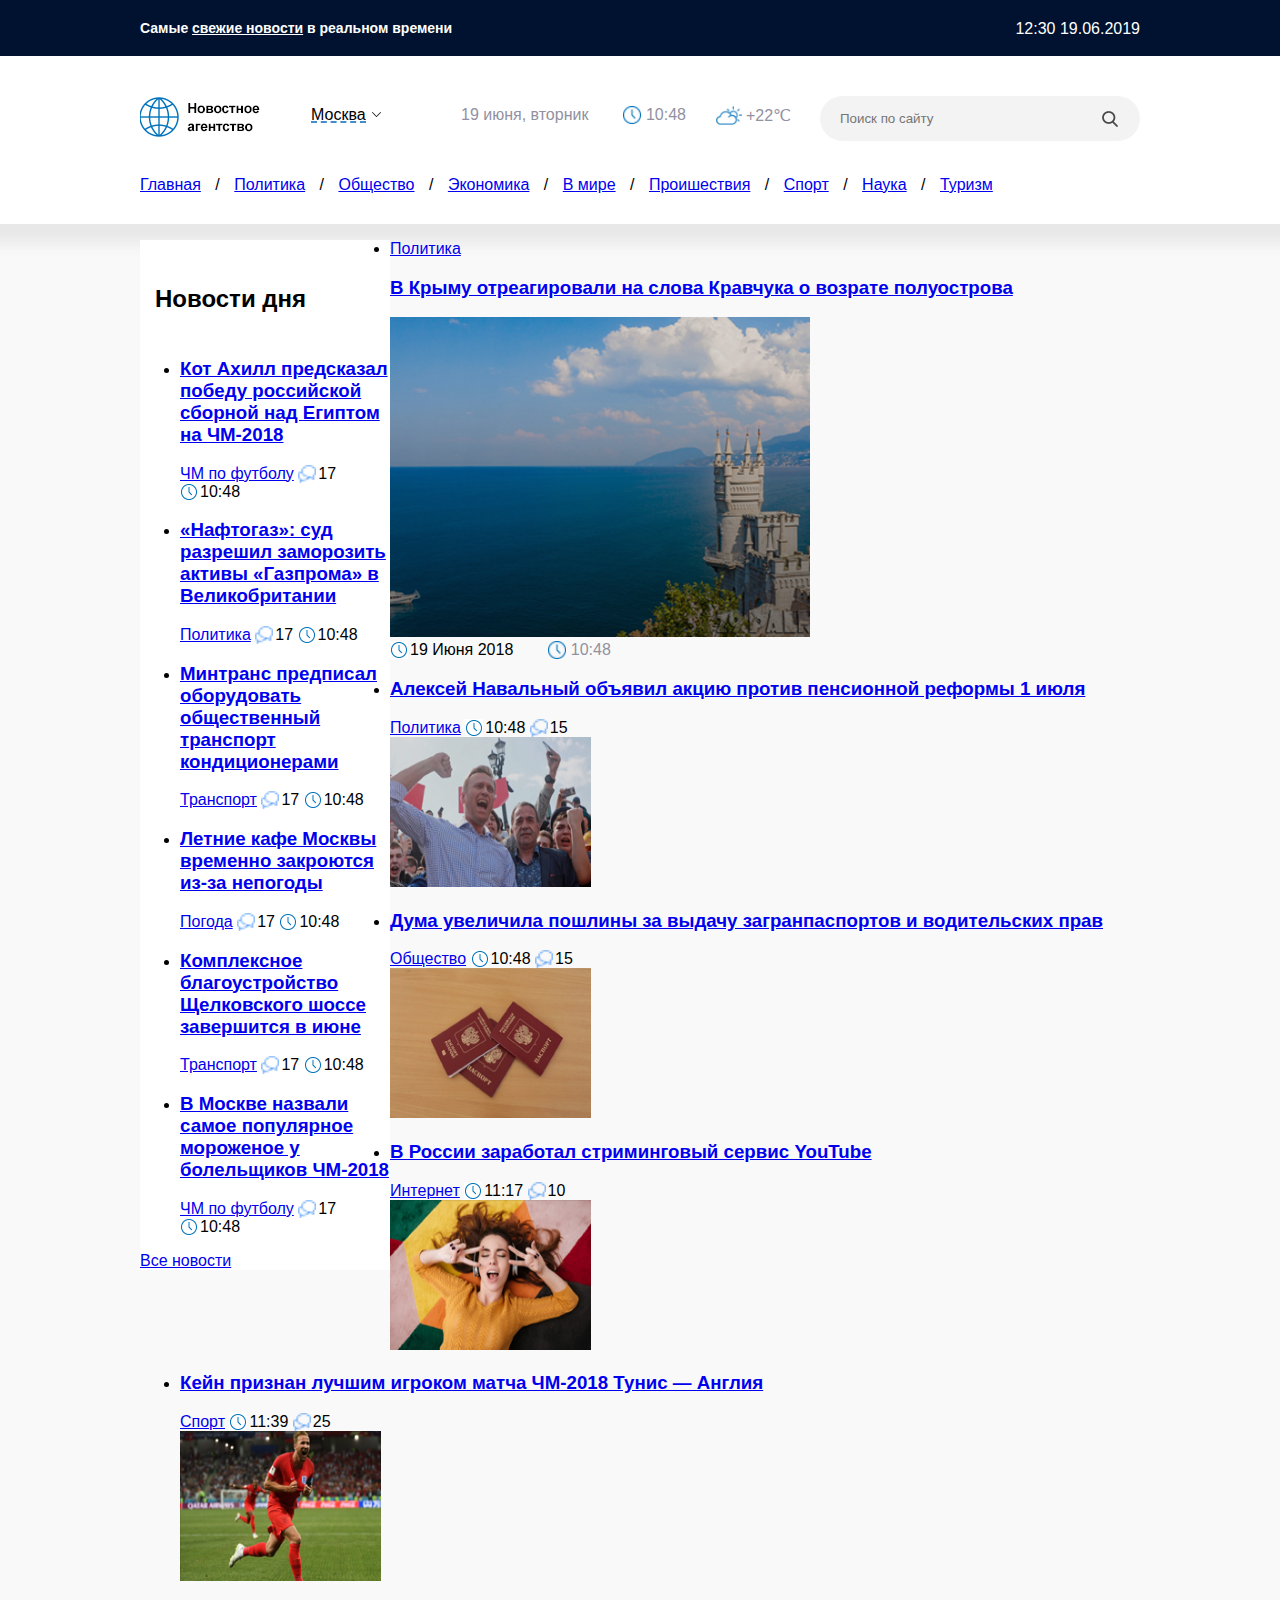
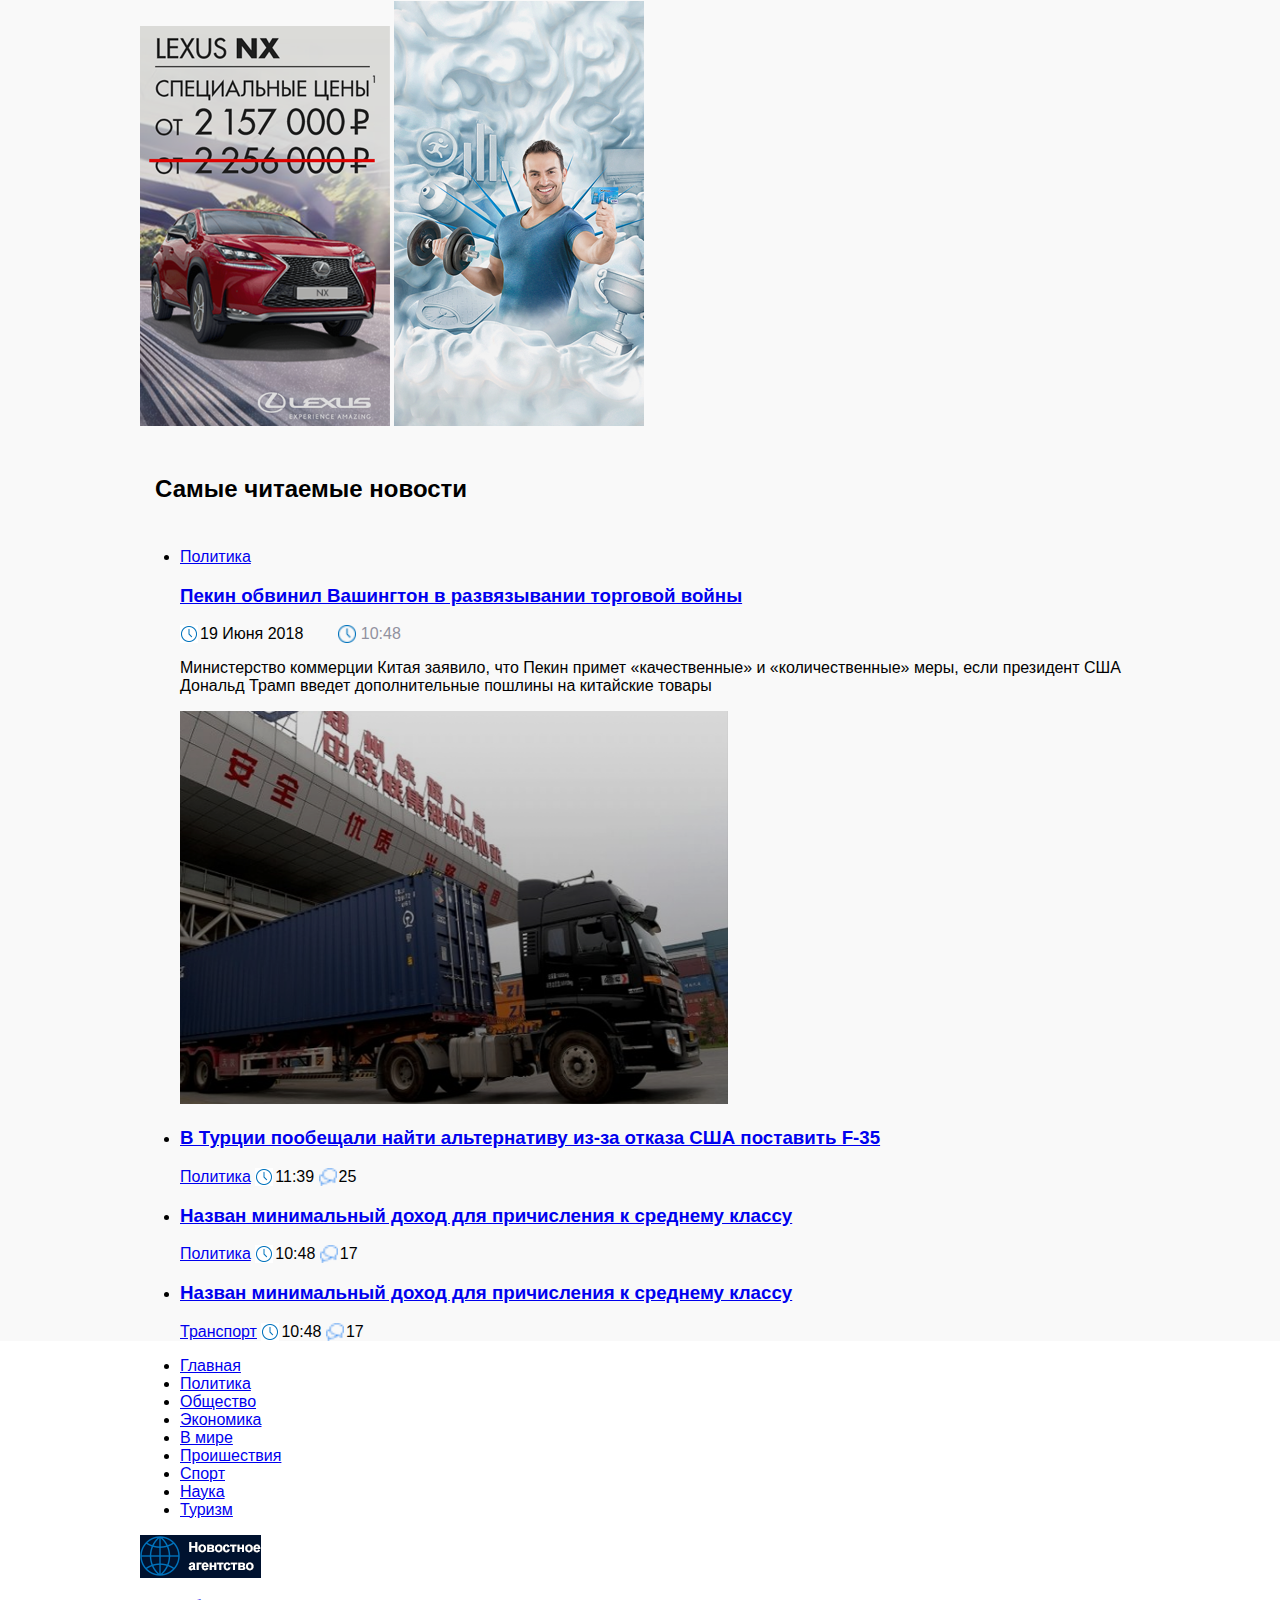
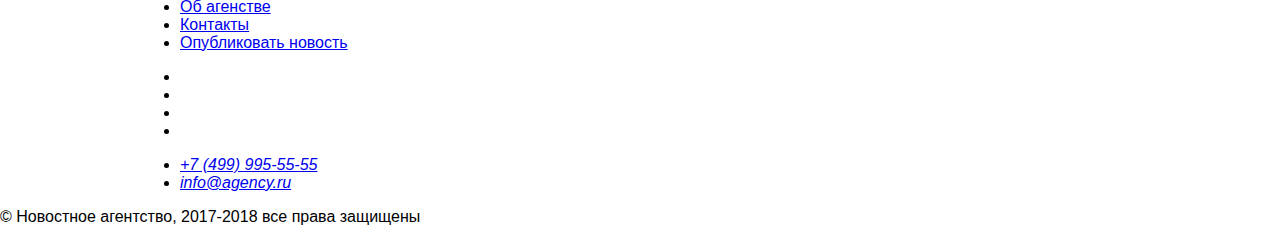
==== indexRE.html @ 3f1b536d "Initial commit" ====
<!DOCTYPE html>
<html lang="ru">
<head>
    <meta charset="UTF-8">
    <title>Новостное агенство</title>
    <link rel="stylesheet" type="text/css" href="stylesRE.css">
    <link rel="stylesheet" type="text/css" href="css/visually-hidden.css">
</head>
    <body>
        <header>
            <div class="blue-box">
                <div class="fixed-container">
                    <h1>Самые <a href="#">свежие новости</a> в реальном времени</h1>
                    <time datetime="2019-06-19T12:30">12:30 19.06.2019</time>
                </div>
            </div>

            <div class="fixed-container">
                <a><img class="logo-image" src="img/logoandtext.png" alt="Логотип агенства"></a>

                <label class="select-wrapper">Выбор города
                    <select class="custom-select" name="City">
                        <option value="Moscow">Москва</option>
                    </select>
                </label>

                <time datetime="2019-06-19T10:48" class="menu-realtime">
                    19 июня, вторник
                    <span>10:48</span>
                </time>

                <span class="weather">
                    +22&#8451;
                </span>

                <form class="search-form" name="search">
                    <input type="search" placeholder="Поиск по сайту" name="searchEnter">

                    <button class="search-button" type="submit" aria-label="Поиск на сайте"></button>
                </form>

                <nav>
                    <ul>
                        <li>
                            <a href="#">Главная</a>
                        </li>

                        <li>
                            <a href="#">Политика</a>
                        </li>

                        <li>
                            <a href="#">Общество</a>
                        </li>

                        <li>
                            <a href="#">Экономика</a>
                        </li>

                        <li>
                            <a href="#">В мире</a>
                        </li>

                        <li>
                            <a href="#">Проишествия</a>
                        </li>

                        <li>
                            <a href="#">Спорт</a>
                        </li>

                        <li>
                            <a href="#">Наука</a>
                        </li>

                        <li>
                            <a href="#">Туризм</a>
                        </li>
                    </ul>
                </nav>
            </div>
        </header>

    <!--Центральный контейнер-->
        <main>
            <div class="fixed-container">
                <!--Левая секция Новости дня-->
                <section class="news-day">
                    <h2>Новости дня</h2>

                    <ul>
                        <li>
                            <article class="news-day-block">
                                <h3><a href="#">Кот Ахилл предсказал победу российской сборной над Египтом на ЧМ-2018</a></h3>

                                <div class="news-item-props">
                                    <a href="#">ЧМ по футболу</a>

                                    <span class="block-comments-count">17</span>

                                    <time datetime="2019-06-19T10:48" class="block-time-news">10:48</time>
                                </div>
                            </article>
                        </li>

                        <li>
                            <article class="news-day-block">
                                <h3><a href="#">«Нафтогаз»: суд разрешил заморозить активы «Газпрома» в Великобритании</a></h3>

                                <div class="news-item-props">
                                    <a href="#">Политика</a>

                                    <span class="block-comments-count">17</span>

                                    <time datetime="2019-06-19T10:48" class="block-time-news">10:48</time>
                                </div>
                            </article>
                        </li>

                        <li>
                            <article class="news-day-block">
                                <h3><a href="#">Минтранс предписал оборудовать общественный транспорт кондиционерами</a></h3>

                                <div class="news-item-props">
                                    <a href="#">Транспорт</a>

                                    <span class="block-comments-count">17</span>

                                    <time datetime="2019-06-19T10:48" class="block-time-news">10:48</time>
                                </div>
                            </article>
                        </li>

                        <li>
                            <article class="news-day-block">
                                <h3><a href="#">Летние кафе Москвы временно закроются из-за непогоды</a></h3>

                                <div class="news-item-props">
                                    <a href="#">Погода</a>

                                    <span class="block-comments-count">17</span>

                                    <time datetime="2019-06-19T10:48" class="block-time-news">10:48</time>
                                </div>
                            </article>
                        </li>

                        <li>
                            <article class="news-day-block">
                                <h3><a href="#">Комплексное благоустройство Щелковского шоссе завершится в июне</a></h3>

                                <div class="news-item-props">
                                    <a href="#">Транспорт</a>

                                    <span class="block-comments-count">17</span>

                                    <time datetime="2019-06-19T10:48" class="block-time-news">10:48</time>
                                </div>
                            </article>
                        </li>

                        <li>
                            <article class="news-day-block">
                                <h3>
                                    <a href="#">В Москве назвали самое популярное мороженое у болельщиков ЧМ-2018</a>
                                </h3>

                                <div class="news-item-props">
                                    <a href="#">ЧМ по футболу</a>

                                    <span class="block-comments-count">17</span>

                                    <time datetime="2019-06-19T10:48" class="block-time-news">10:48</time>
                                </div>
                            </article>
                        </li>
                    </ul>

                   <!--Кнопка "Все новости"-->
                    <a href="#" class="news-day-button">Все новости</a>
                </section>

                <!--Центральная секция-->
                <section class="news">

                    <h2 class="visually-hidden"></h2>
                    <!--Блоки новостей-->
                    <ul>
                        <li>
                            <article class="news-first-block">
                                <a href="#">Политика</a>

                                <h3><a href="#">В Крыму отреагировали на слова Кравчука о возрате полуострова</a></h3>

                                <img src="img/first-news-img.png" alt="Замок Ласточкино гнездо в Крыме" width="420" height="320">

                                <div class="news-item-props">
                                    <time datetime="2018-06-19T10:48" class="block-date-news">19 Июня 2018
                                        <span class="block-time-news">10:48</span>
                                    </time>
                                </div>
                            </article>
                        </li>

                        <li>
                            <article class="news-small-block news-small-1">
                                <h3><a href="#">Алексей Навальный объявил акцию против пенсионной реформы 1 июля</a></h3>

                                <div class="news-item-props">
                                    <a href="#">Политика</a>

                                    <time datetime="2019-06-19T10:48" class="block-time-news">10:48</time>

                                    <span class="block-comments-count">15</span>
                                </div>

                                <img src="img/small-news-img1.png" alt="Протестующий Навальный на митинге" width="201" height="150">
                            </article>
                        </li>

                        <li>

                            <article class="news-small-block news-small-2">
                                <h3><a href="#">Дума увеличила пошлины за выдачу загранпаспортов и водительских прав</a></h3>

                                <div class="news-item-props">
                                    <a href="#">Общество</a>

                                    <time datetime="2019-06-19T10:48" class="block-time-news">10:48</time>

                                    <span class="block-comments-count">15</span>
                                </div>

                                <img src="img/small-news-img2.png" alt="Паспорта лежат на столе в кучке" width="201" height="150">
                            </article>
                        </li>

                        <li>
                            <article class="news-small-block news-small-3">
                                <h3><a href="#">В России заработал стриминговый сервис YouTube</a></h3>

                                <div class="news-item-props">
                                    <a href="#">Интернет</a>

                                    <time datetime="2019-06-19T11:17" class="block-time-news">11:17</time>

                                    <span class="block-comments-count">10</span>
                                </div>

                                <img src="img/small-news-img3.png" alt="Тётка лежит в наушниках и корчит рожу с закрытыми глазами" width="201" height="150">
                            </article>
                        </li>

                        <li>
                            <article class="news-small-block news-small-4">
                                <h3><a href="#">Кейн признан лучшим игроком матча ЧМ-2018 Тунис — Англия</a></h3>

                                <div class="news-item-props">
                                    <a href="#">Спорт</a>

                                    <time datetime="2019-06-19T11:39" class="block-time-news">11:39</time>

                                    <span class="block-comments-count">25</span>
                                </div>

                                <img src="img/small-news-img4.png" alt="Футболист с открытым ртом бежит по полю изображая радость" width="201" height="150">
                            </article>
                        </li>
                    </ul>
                </section>

                <!--Банеры-->
                <aside class="banners">
                    <a href="#"><img class="banner-image" src="img/banner-1.png" alt="Реклама: Скидка на Lexus NX"></a>

                    <a href="#"><img class="banner-image" src="img/banner-2.png" alt="Мужик в с гантелей"></a>
                </aside>
            </div>

            <!--Нижний контейнер новостей-->
            <div class="fixed-container">

                <!--Самые читаемые новости-->
                <section class="most-read-news">
                    <h2>Самые читаемые новости</h2>

                    <ul>
                        <li>
                            <article class="special-news">
                                <a href="#">Политика</a>

                                <h3><a href="#">Пекин обвинил Вашингтон в развязывании торговой войны</a></h3>

                                <div class="news-item-props">
                                    <time datetime="2018-06-19T10:48" class="block-date-news">
                                        19 Июня 2018

                                        <span class="block-time-news">10:48</span>
                                    </time>
                                </div>

                                <p>Министерство коммерции Китая заявило, что Пекин примет «качественные» и «количественные» меры, если президент США Дональд Трамп введет дополнительные пошлины на китайские товары</p>

                                <img src="img/special-news-img.png" alt="Тягач с прицепом едет" width="548" height="393">
                            </article>
                        </li>

                        <li>
                            <article class="news-day-block">
                                <h3><a href="#">В Турции пообещали найти альтернативу из-за отказа США поставить F-35</a></h3>

                                <div class="news-item-props">
                                    <a href="#">Политика</a>

                                    <time datetime="2019-06-19T11:39" class="block-time-news">11:39</time>

                                    <span class="block-comments-count">25</span>
                                </div>
                            </article>
                        </li>

                        <li>
                            <article class="news-day-block">
                                <h3><a href="#">Назван минимальный доход для причисления к среднему классу‍</a></h3>

                                <div class="news-item-props">
                                    <a href="#">Политика</a>

                                    <time datetime="2019-06-19T10:48" class="block-time-news">10:48</time>

                                    <span class="block-comments-count">17</span>
                                </div>
                            </article>
                        </li>

                        <li>
                            <article class="news-day-block">
                                <h3><a href="#">Назван минимальный доход для причисления к среднему классу‍</a></h3>

                                <div class="news-item-props">
                                    <a href="#">Транспорт</a>
                                    <time datetime="2019-06-19T10:48" class="block-time-news">10:48</time>

                                    <span class="block-comments-count">17</span>
                                </div>
                            </article>
                        </li>
                    </ul>
                </section>
            </div>
        </main>

        <footer>
            <div class="fixed-container">

                <div>
                    <ul class="table">
                        <li><a href="#">Главная</a></li>

                        <li><a href="#">Политика</a></li>

                        <li><a href="#">Общество</a></li>

                        <li><a href="#">Экономика</a></li>

                        <li><a href="#">В мире</a></li>

                        <li><a href="#">Проишествия</a></li>

                        <li><a href="#">Спорт</a></li>

                        <li><a href="#">Наука</a></li>

                        <li><a href="#">Туризм</a></li>
                    </ul>
                </div>

                <div>
                    <a><img src="img/logoandtextfooter.png" alt="Логотип"></a>

                    <ul class="center-footer">
                        <li><a href="#">Об агенстве</a></li>

                        <li><a href="#">Контакты</a></li>

                        <li><a href="#">Опубликовать новость</a></li>
                    </ul>
                </div>

                <div>
                    <ul class="right-footer socials">
                        <li><a href="#" class="right-footer-img vk" aria-label="Сообщество агенства во Вконтакте"></a></li>

                        <li><a href="#" class="right-footer-img fb" aria-label="Сообщество агенства в Facebook"></a></li>

                        <li><a href="#" class="right-footer-img twitter" aria-label="Страница агенства в Twitter"></a></li>

                        <li><a href="#" class="inst" aria-label="Страница агенства в Instagram"></a></li>
                    </ul>

                    <address>
                        <ul>
                            <li class="telephone-number telephone" aria-label="Телефон агенства"><a href="tel:+74999955555">+7 (499) 995-55-55</a></li>

                            <li class="email-footer email" aria-label="Электронная почта агенства"><a href="mailto:info@agency.ru">info@agency.ru</a></li>
                        </ul>
                    </address>
                </div>
            </div>

            <div class="footer-cast">
                <p class="footer-container-copyright">&copy; Новостное агентство, 2017-2018 все права защищены</p>
            </div>
        </footer>
    </body>
</html>
---- stylesRE.css ----
html, body {
    margin: 0;
    padding: 0;
    min-width: 1000px;
    font-family: Arial, sans-serif;
    font-size: 16px;
}

.fixed-container {
	max-width: 1000px;
	margin: 0 auto;
    padding: 0 0;
    position: relative;
}

header {
    min-height: 130px;
	margin: 0 auto 0;
	position: relative;
        /*тень*/
    background-color: #FFFFFF;
    box-shadow: 0 3px 14px 17px #E8E8E8;
}


.blue-box {
    background-color: #00122f;
    color: white;
    /*padding: 20px 0;*/
    min-height: 56px;
}
.blue-box a {
    color: white;
}
.blue-box .fixed-container {
     padding: 20px 0;
}
.blue-box time {
    float: right;
}

h1 {
    font-weight: bold;
    font-size: 14px;
    margin: 0;
    float: left;
}

header .fixed-container {
    padding: 40px 0 30px;
}

.logo-image {
    position: relative;
    float: left;
}

.select-wrapper{
    display: inline-block;
    position: relative;
    float: left;
    margin: 10px 50px;
    /* обнуляем шрифт, чтобы убрать текст label */
    font-size: 0;
}
.select-wrapper::after {
    content: '';
    position: absolute;
    bottom: 0;
    left: 0;
    right: 15px;
    height: 1px;
    border-bottom: 2px dashed #448ccb;
}
.custom-select {
    border: 0;
    -webkit-appearance: none;
    -moz-appearance: none;
    appearance: none;
    /* Восстанавливаем шрифт */
    font-size: 16px;
    /* для того, чтобы задать саму стрелку:
        1. отведем для нее место; */
    padding-right: 15px;
    /* добавим ее фоном */
    background: url(img/down-arrow.png) 100% center no-repeat;
    background-size: 9px 5px;
}

.menu-realtime {
    position: relative;
    float: left;
    margin: 10px 30px;
    color: #91919f;
}

time span {
    background-image: url("img/clock.png");
    background-position: left center;
    background-size: auto 100%;
    background-repeat: no-repeat;
    display: inline-block;
    padding-left: 23px;
    margin-left: 30px;
    color: #91919f;
}

.weather {
    background-image: url("img/cloudy.png");
    background-position: left center;
    background-size: auto 100%;
    background-repeat: no-repeat;
    display: inline-block;
    float: left;
    padding-left: 30px;
    margin: 10px 5px 0 0;
    color: #91919f;
}

.search-form {
    position: relative;
    float: right;
    min-height: 20px;
    padding: 0;
}
.search-form input {
    min-width: 260px;
    min-height: 45px;
    border: none;
    outline: none;
    padding-left: 20px;
    border-radius: 45px 0 0 45px;
    background-color: #f3f3f3;
}
.search-button {
    float: right;
    background-image: url('img/search-button.png');
    background-repeat: no-repeat;
    background-position: center;
    background-color: #f3f3f3;
    min-width: 60px;
    min-height: 45px;
    padding: 0;
    border: none;
    border-radius: 0 50px 50px 0;
    cursor: pointer;
}

header nav {
    padding-top: 40px;
}
header nav ul {
    padding: 0;
    margin: 40px 0 0;
}
header nav li::before {
	content: "/";
    margin: 0 10px;
}
header nav li{
    display: inline;
    margin: 0 0;
}
header nav li:first-child::before {
    content: "";
    margin: 0;
}



/*Центральный контейнер*/
.block-comments-count {
     background-image: url("img/icon-comments.png");
     background-position: left center;
     background-size: auto 100%;
     display: inline-block;
     padding-left: 20px;
     background-repeat: no-repeat;
}

article time {
     background-image: url("img/icon-time.png");
     background-position: left center;
     background-size: auto 100%;
     display: inline-block;
     padding-left: 20px;
     background-repeat: no-repeat;
}

main {
    background-color: #f9f9f9;
}

/*Левая колонка*/
.news-day {
    background-color: white;
    max-width: 250px;
    float: left;
}

section h2 {
    padding: 25px 15px;
}
---- css/visually-hidden.css ----
.visually-hidden {
	position: absolute !important;
	clip: rect(1px 1px 1px 1px); /* IE6, IE7 */
	clip: rect(1px, 1px, 1px, 1px);
	padding:0 !important;
	border:0 !important;
	height: 1px !important;
	width: 1px !important;
	overflow: hidden;
}
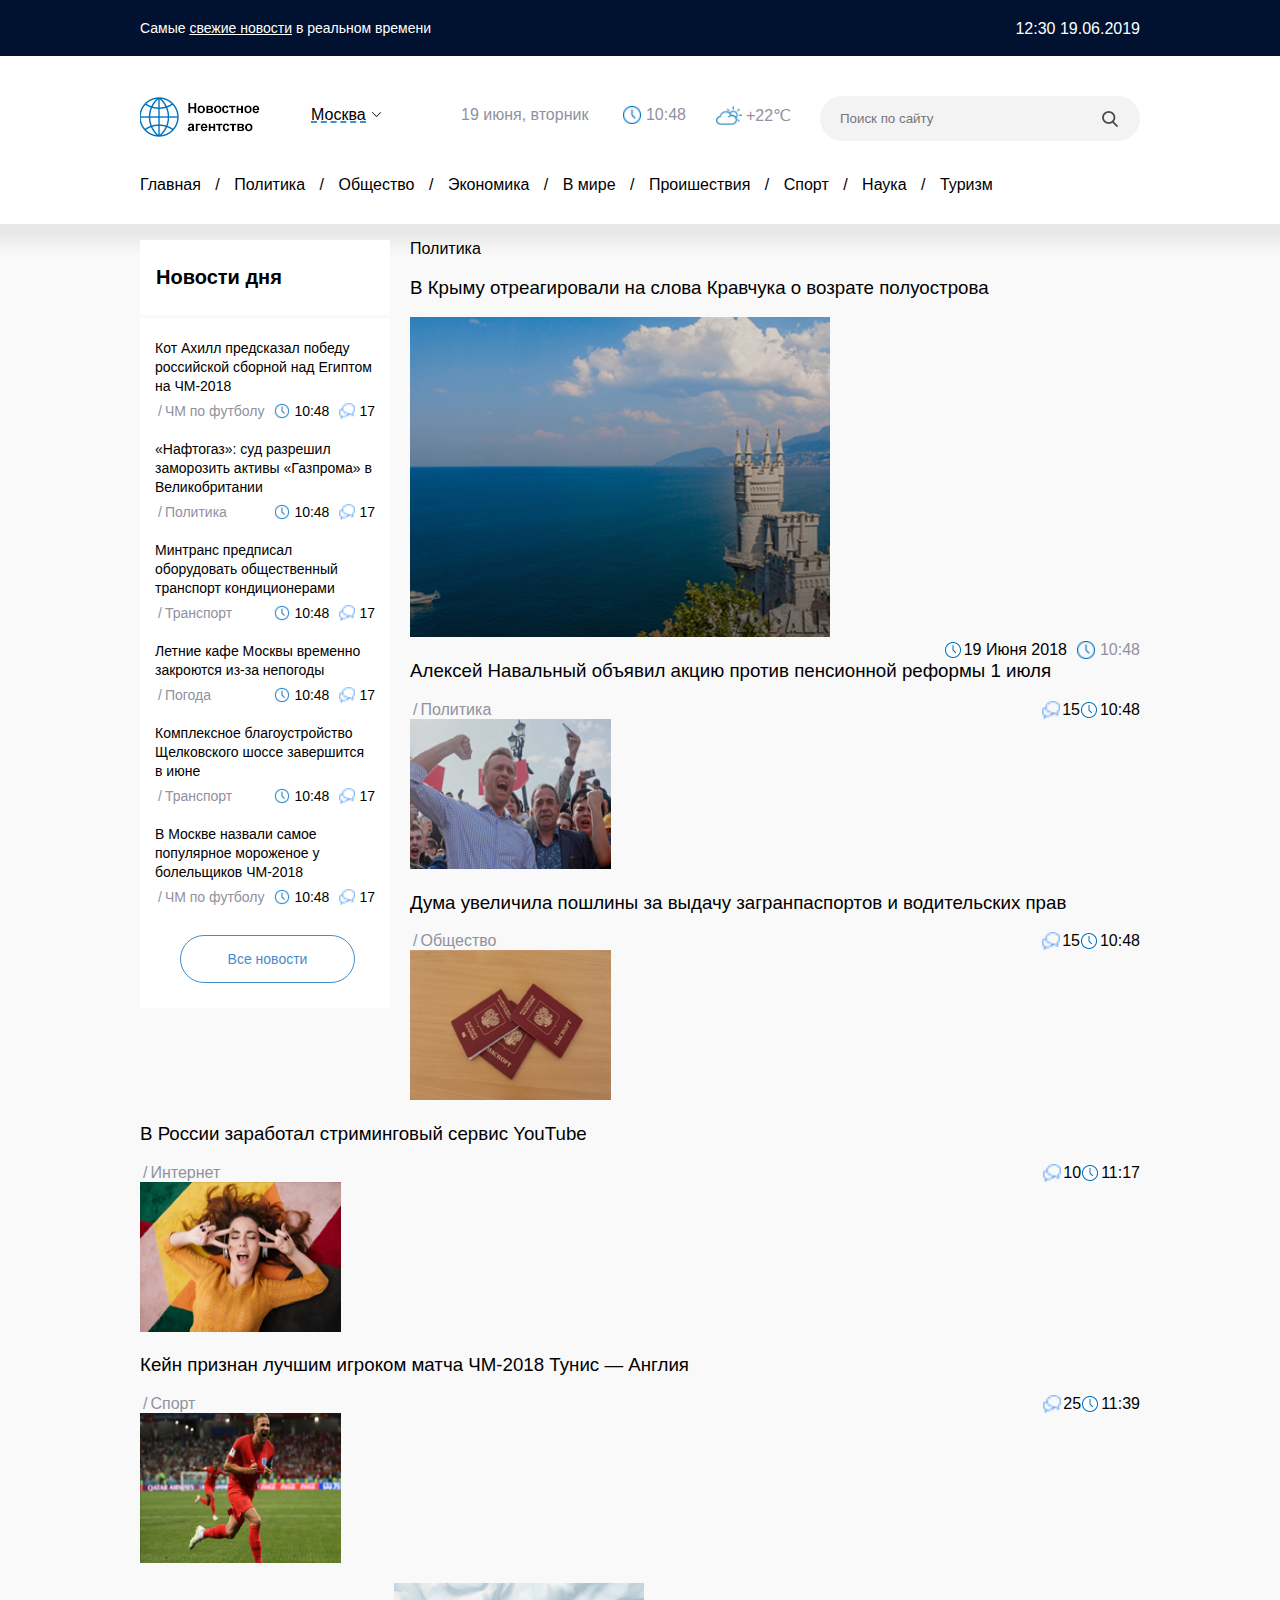
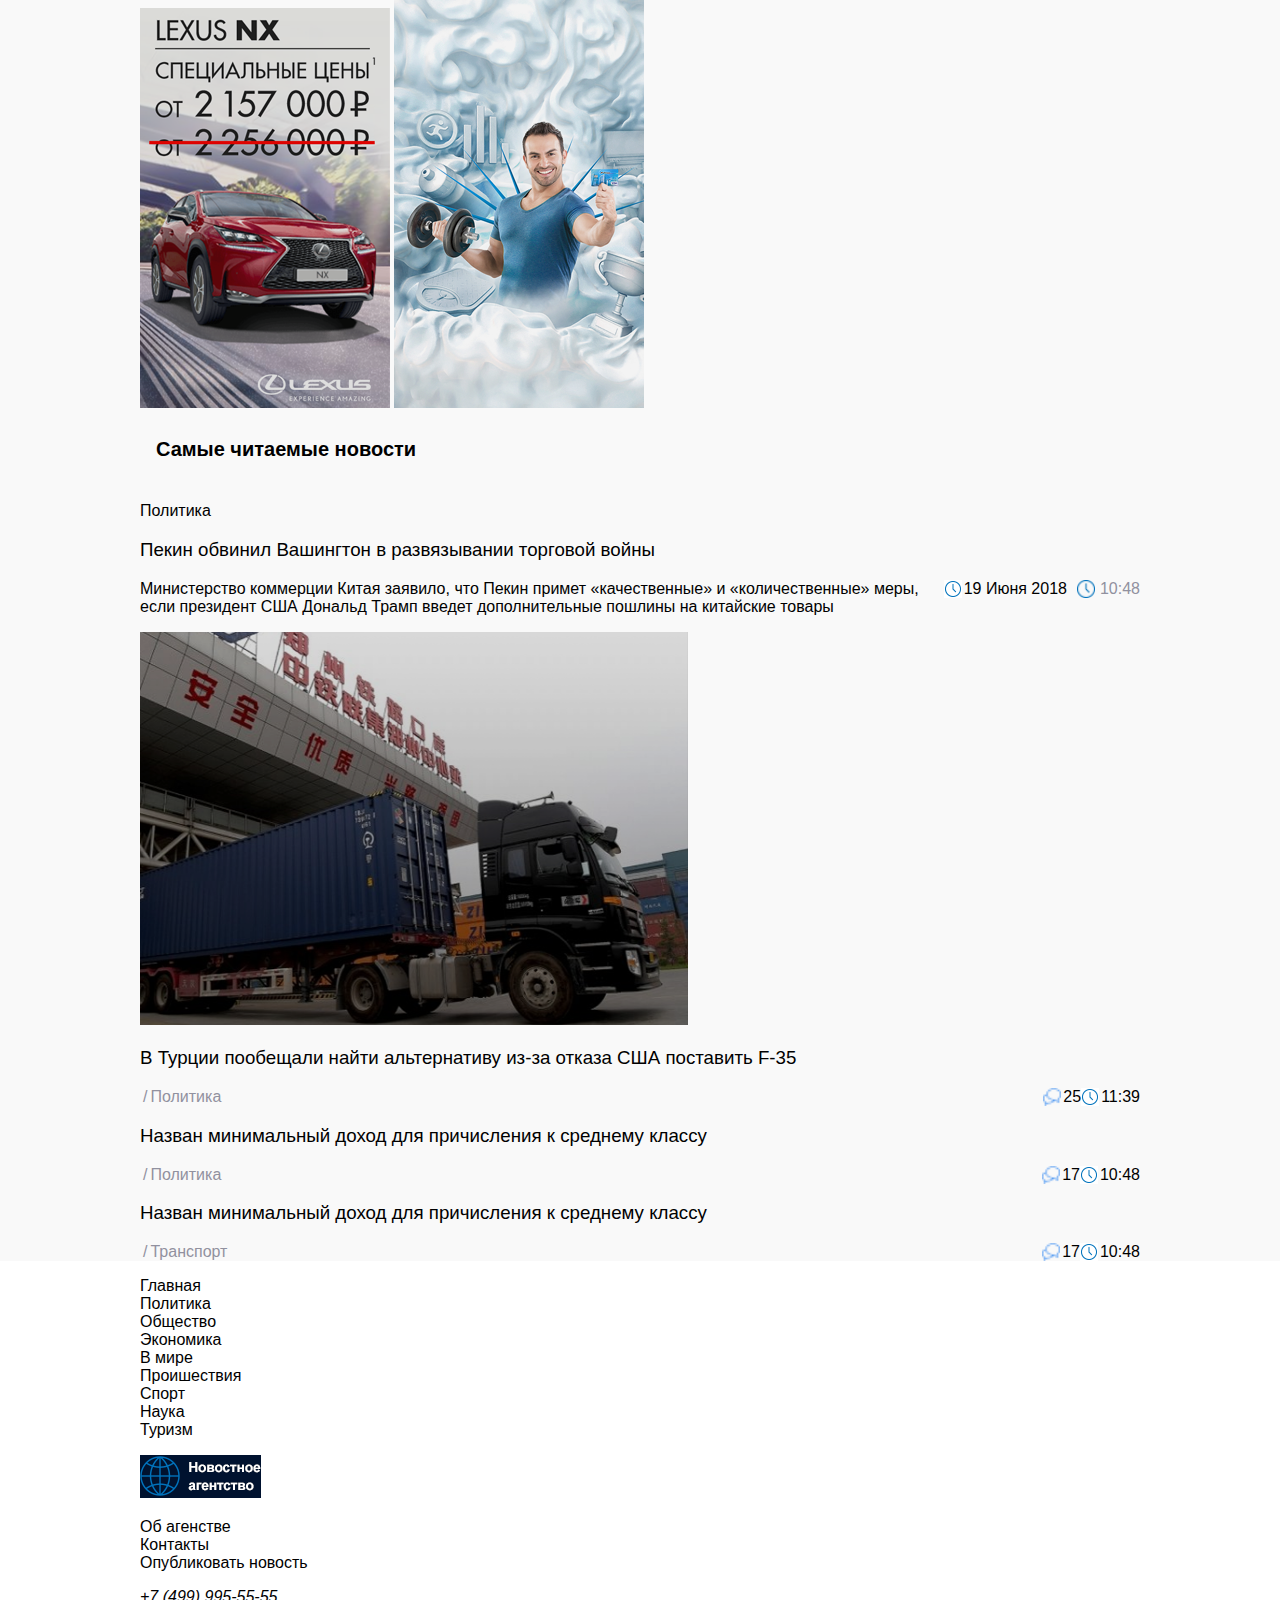
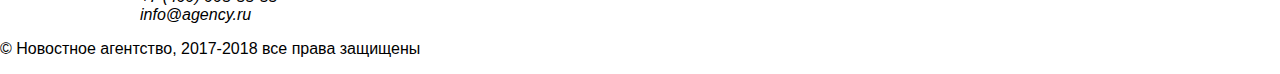
==== commit abad8f21: "Изменение .gitignore Написание стилей для Центральной части Левой колонки" ====
--- a/indexRE.html
+++ b/indexRE.html
@@ -88,6 +88,8 @@
                 <section class="news-day">
                     <h2>Новости дня</h2>
 
+                    <div class="line"></div>
+
                     <ul>
                         <li>
                             <article class="news-day-block">
--- a/stylesRE.css
+++ b/stylesRE.css
@@ -6,6 +6,18 @@
     font-size: 16px;
 }
 
+a {
+    font-weight: normal;
+    color: black;
+    text-decoration-line: none;
+}
+a:hover {
+    text-decoration-line: underline;
+}
+ul {
+    list-style-type: none;
+    padding-left: 0;
+}
 .fixed-container {
 	max-width: 1000px;
 	margin: 0 auto;
@@ -31,6 +43,7 @@
 }
 .blue-box a {
     color: white;
+    text-decoration-line: underline;
 }
 .blue-box .fixed-container {
      padding: 20px 0;
@@ -40,7 +53,7 @@
 }
 
 h1 {
-    font-weight: bold;
+    font-weight: normal;
     font-size: 14px;
     margin: 0;
     float: left;
@@ -196,8 +209,64 @@
     background-color: white;
     max-width: 250px;
     float: left;
+    font-size: 14px;
+    font-weight: normal;
+    margin-right: 20px;
+    margin-bottom: 20px;
+    overflow-wrap: break-word;
+}
+
+.news-day a {
+    font-size: 14px;
 }
 
 section h2 {
+    font-size: 20px;
     padding: 25px 15px;
-}+    margin: 1px;
+}
+
+.line {
+    border-bottom: 3px solid #f9f9f9;
+}
+
+.news-day ul {
+    margin: 0;
+}
+
+.news-day article {
+    padding: 0 15px;
+    margin-top: 20px;
+}
+.news-day h3 {
+    margin-bottom: 8px;
+}
+
+.news-item-props a{
+    color: #91919f;
+}
+.news-item-props a::before{
+    content: "/";
+    margin: 0 3px;
+}
+.news-item-props span{
+    float: right;
+    margin-left: 10px;
+
+}
+.news-item-props time{
+    float: right;
+}
+
+.news-day-button {
+    border: 1px solid #448ccb;
+    border-radius: 25px;
+    background-color: white;
+    color: #448ccb;
+    padding: 15px 35px;
+    text-align: center;
+    display: block;
+    margin: 30px 35px 25px 40px;
+    /*margin: 0 auto;*/
+}
+
